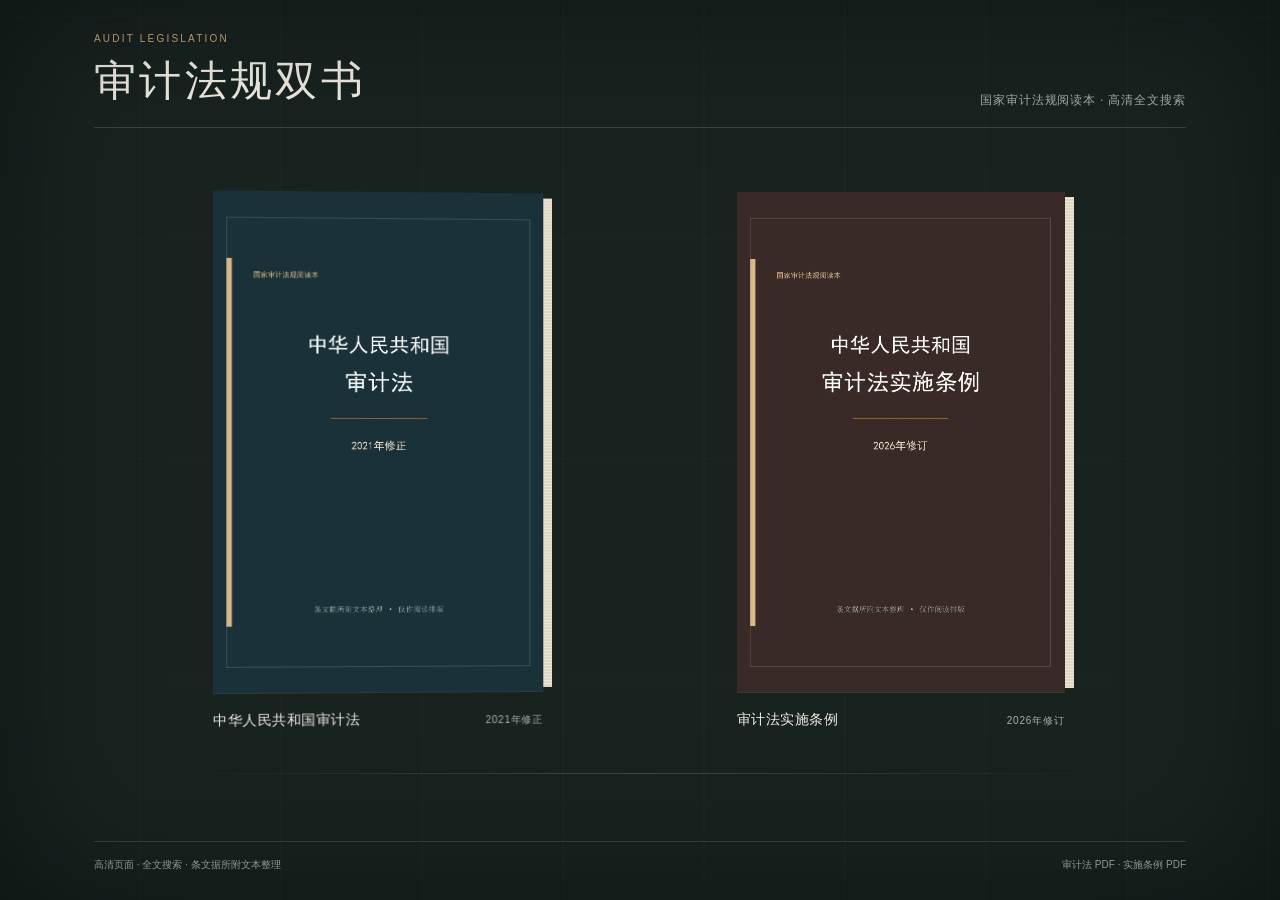
==== index.html @ 24c03e13 "Publish searchable audit law flipbooks" ====
<!doctype html>
<html lang="zh-CN">
  <head>
    <meta charset="utf-8">
    <meta name="viewport" content="width=device-width, initial-scale=1">
    <meta name="theme-color" content="#182320">
    <title>审计法规双书｜高清可搜索版</title>
    <style>
      :root {
        --desk: #182320;
        --desk-deep: #0d1513;
        --text: #f0ece2;
        --muted: #a5b0aa;
        --accent: #d2ad77;
        --line: rgba(240, 236, 226, 0.16);
        --serif: "Songti SC", "STSong", "SimSun", serif;
        --sans: "Microsoft YaHei UI", "PingFang SC", sans-serif;
      }

      * {
        box-sizing: border-box;
      }

      html,
      body {
        min-width: 320px;
        height: 100%;
        margin: 0;
      }

      body {
        display: grid;
        min-height: 100dvh;
        overflow-x: hidden;
        background-color: var(--desk);
        background-image:
          repeating-linear-gradient(
            90deg,
            transparent 0,
            transparent 139px,
            rgba(255, 255, 255, 0.025) 140px,
            transparent 141px
          ),
          repeating-linear-gradient(
            0deg,
            transparent 0,
            transparent 219px,
            rgba(255, 255, 255, 0.018) 220px,
            transparent 221px
          );
        color: var(--text);
        font-family: var(--sans);
      }

      body::after {
        position: fixed;
        inset: 0;
        box-shadow: inset 0 0 150px rgba(0, 0, 0, 0.42);
        content: "";
        pointer-events: none;
      }

      main {
        display: grid;
        width: min(100%, 1220px);
        min-height: 100dvh;
        margin: 0 auto;
        padding:
          max(28px, env(safe-area-inset-top))
          clamp(20px, 5vw, 72px)
          max(28px, env(safe-area-inset-bottom));
        grid-template-rows: auto minmax(0, 1fr) auto;
        align-items: center;
      }

      header {
        display: flex;
        align-items: flex-end;
        justify-content: space-between;
        padding-bottom: 18px;
        border-bottom: 1px solid var(--line);
      }

      .kicker {
        color: var(--accent);
        font-size: 10px;
        letter-spacing: 0.22em;
      }

      h1 {
        margin: 7px 0 0;
        font-family: var(--serif);
        font-size: clamp(26px, 4vw, 42px);
        font-weight: 500;
        letter-spacing: 0.08em;
      }

      header p {
        margin: 0;
        color: var(--muted);
        font-family: var(--serif);
        font-size: 12px;
        letter-spacing: 0.08em;
      }

      .shelf {
        display: grid;
        width: 100%;
        max-width: 940px;
        margin: 0 auto;
        padding: clamp(36px, 8vh, 92px) 0 clamp(24px, 6vh, 66px);
        grid-template-columns: repeat(2, minmax(0, 1fr));
        gap: clamp(34px, 8vw, 104px);
        perspective: 1600px;
      }

      .book-link {
        position: relative;
        display: block;
        width: min(100%, 328px);
        justify-self: center;
        color: inherit;
        text-decoration: none;
        transform: rotateY(var(--turn, 0deg)) translateY(0);
        transform-origin: center bottom;
        transition:
          transform 260ms ease,
          filter 260ms ease;
      }

      .book-link:first-child {
        --turn: 3deg;
      }

      .book-link:last-child {
        --turn: -3deg;
      }

      .book-link:hover,
      .book-link:focus-visible {
        --turn: 0deg;
        filter: brightness(1.04);
        outline: none;
        transform: rotateY(var(--turn)) translateY(-8px);
      }

      .cover-wrap {
        position: relative;
        aspect-ratio: 420 / 595;
        box-shadow: 0 38px 58px rgba(0, 0, 0, 0.48);
      }

      .cover-wrap::before {
        position: absolute;
        z-index: -1;
        right: -9px;
        bottom: 1%;
        width: 11px;
        height: 98%;
        background:
          repeating-linear-gradient(
            0deg,
            #eee6d7 0,
            #eee6d7 1px,
            #d1c6b2 2px,
            #eee6d7 3px
          );
        content: "";
      }

      .cover-wrap img {
        display: block;
        width: 100%;
        height: 100%;
        object-fit: cover;
      }

      .book-meta {
        display: flex;
        align-items: baseline;
        justify-content: space-between;
        gap: 16px;
        padding-top: 18px;
      }

      .book-meta strong {
        font-family: var(--serif);
        font-size: 14px;
        font-weight: 500;
        letter-spacing: 0.04em;
      }

      .book-meta span {
        color: var(--muted);
        font-size: 10px;
        letter-spacing: 0.08em;
        white-space: nowrap;
      }

      .shelf-base {
        grid-column: 1 / -1;
        height: 1px;
        margin-top: -22px;
        background: linear-gradient(
          90deg,
          transparent,
          rgba(215, 202, 177, 0.22),
          transparent
        );
      }

      footer {
        display: flex;
        align-items: center;
        justify-content: space-between;
        gap: 20px;
        padding-top: 16px;
        border-top: 1px solid var(--line);
        color: var(--muted);
        font-size: 10px;
      }

      footer a {
        color: var(--muted);
        text-decoration: none;
      }

      footer a:hover {
        color: var(--accent);
      }

      @media (max-width: 700px) {
        main {
          grid-template-rows: auto auto auto;
          align-items: start;
        }

        header {
          align-items: flex-start;
          flex-direction: column;
          gap: 10px;
        }

        .shelf {
          padding-top: 38px;
          grid-template-columns: 1fr;
          gap: 42px;
        }

        .book-link {
          width: min(76vw, 310px);
        }

        .book-link:first-child,
        .book-link:last-child {
          --turn: 0deg;
        }

        .shelf-base {
          display: none;
        }

        footer {
          align-items: flex-start;
          flex-direction: column;
        }
      }
    </style>
  </head>
  <body>
    <main>
      <header>
        <div>
          <span class="kicker">AUDIT LEGISLATION</span>
          <h1>审计法规双书</h1>
        </div>
        <p>国家审计法规阅读本 · 高清全文搜索</p>
      </header>

      <section class="shelf" aria-label="审计法规电子书">
        <a class="book-link" href="books/audit-law/index.html">
          <span class="cover-wrap">
            <img
              src="books/audit-law/assets/pages/page-01.webp"
              alt="中华人民共和国审计法封面"
            >
          </span>
          <span class="book-meta">
            <strong>中华人民共和国审计法</strong>
            <span>2021年修正</span>
          </span>
        </a>

        <a class="book-link" href="books/audit-regulation/index.html">
          <span class="cover-wrap">
            <img
              src="books/audit-regulation/assets/pages/page-01.webp"
              alt="中华人民共和国审计法实施条例封面"
            >
          </span>
          <span class="book-meta">
            <strong>审计法实施条例</strong>
            <span>2026年修订</span>
          </span>
        </a>

        <div class="shelf-base" aria-hidden="true"></div>
      </section>

      <footer>
        <span>高清页面 · 全文搜索 · 条文据所附文本整理</span>
        <span>
          <a href="pdf/中华人民共和国审计法_2021年修正_法规阅读本.pdf">审计法 PDF</a>
          ·
          <a href="pdf/中华人民共和国审计法实施条例_2026年修订_法规阅读本.pdf">实施条例 PDF</a>
        </span>
      </footer>
    </main>
  </body>
</html>
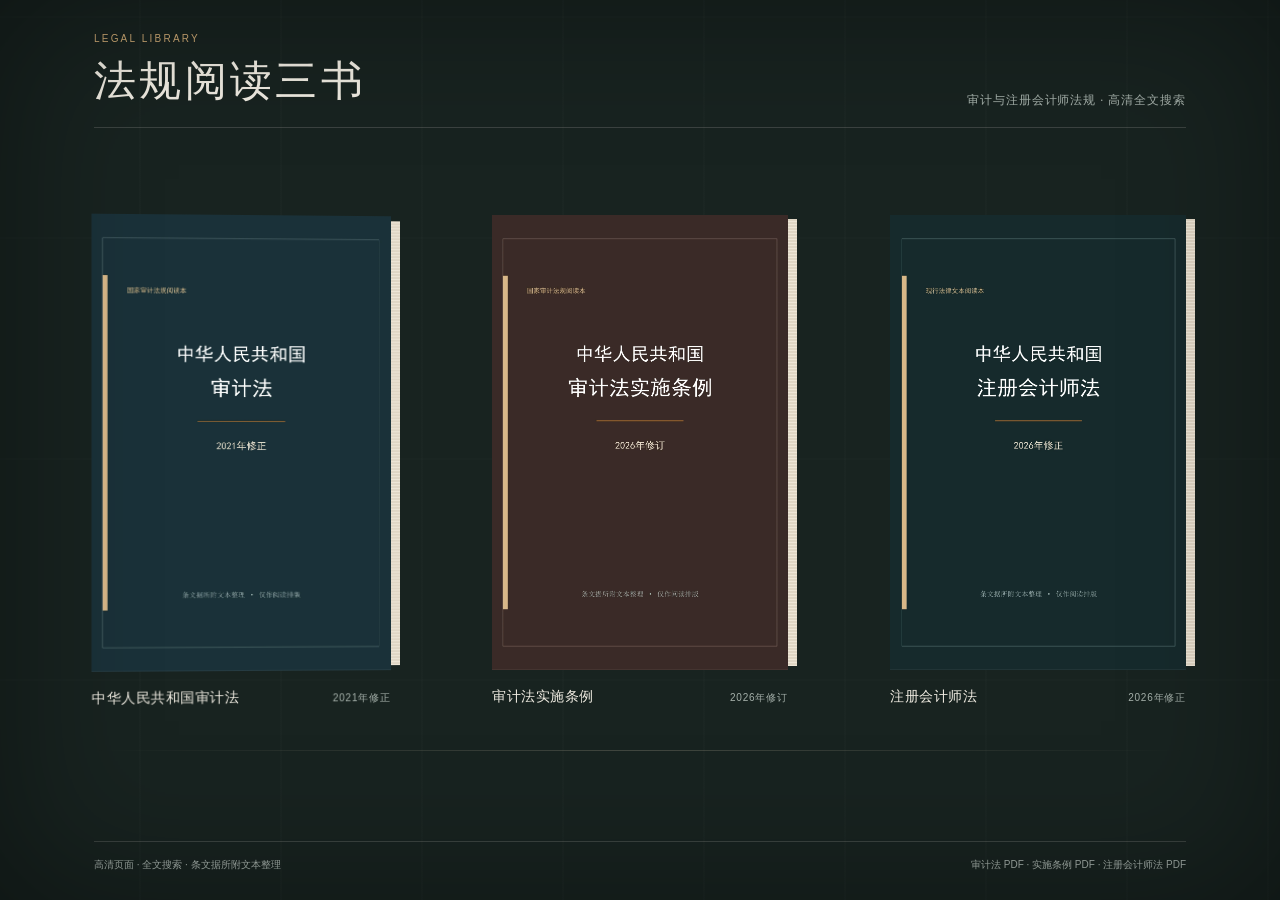
==== commit 3ea9cf2e: "Publish searchable audit law flipbooks" ====
--- a/index.html
+++ b/index.html
@@ -4,7 +4,7 @@
     <meta charset="utf-8">
     <meta name="viewport" content="width=device-width, initial-scale=1">
     <meta name="theme-color" content="#182320">
-    <title>审计法规双书｜高清可搜索版</title>
+    <title>法规阅读三书｜高清可搜索版</title>
     <style>
       :root {
         --desk: #182320;
@@ -106,10 +106,10 @@
       .shelf {
         display: grid;
         width: 100%;
-        max-width: 940px;
+        max-width: 1140px;
         margin: 0 auto;
         padding: clamp(36px, 8vh, 92px) 0 clamp(24px, 6vh, 66px);
-        grid-template-columns: repeat(2, minmax(0, 1fr));
+        grid-template-columns: repeat(3, minmax(0, 1fr));
         gap: clamp(34px, 8vw, 104px);
         perspective: 1600px;
       }
@@ -271,10 +271,10 @@
     <main>
       <header>
         <div>
-          <span class="kicker">AUDIT LEGISLATION</span>
-          <h1>审计法规双书</h1>
+          <span class="kicker">LEGAL LIBRARY</span>
+          <h1>法规阅读三书</h1>
         </div>
-        <p>国家审计法规阅读本 · 高清全文搜索</p>
+        <p>审计与注册会计师法规 · 高清全文搜索</p>
       </header>
 
       <section class="shelf" aria-label="审计法规电子书">
@@ -304,6 +304,19 @@
           </span>
         </a>
 
+        <a class="book-link" href="books/cpa-law/index.html">
+          <span class="cover-wrap">
+            <img
+              src="books/cpa-law/assets/pages/page-01.webp"
+              alt="中华人民共和国注册会计师法封面"
+            >
+          </span>
+          <span class="book-meta">
+            <strong>注册会计师法</strong>
+            <span>2026年修正</span>
+          </span>
+        </a>
+
         <div class="shelf-base" aria-hidden="true"></div>
       </section>
 
@@ -313,6 +326,8 @@
           <a href="pdf/中华人民共和国审计法_2021年修正_法规阅读本.pdf">审计法 PDF</a>
           ·
           <a href="pdf/中华人民共和国审计法实施条例_2026年修订_法规阅读本.pdf">实施条例 PDF</a>
+          ·
+          <a href="pdf/中华人民共和国注册会计师法_2026年修正_法规阅读本.pdf">注册会计师法 PDF</a>
         </span>
       </footer>
     </main>
